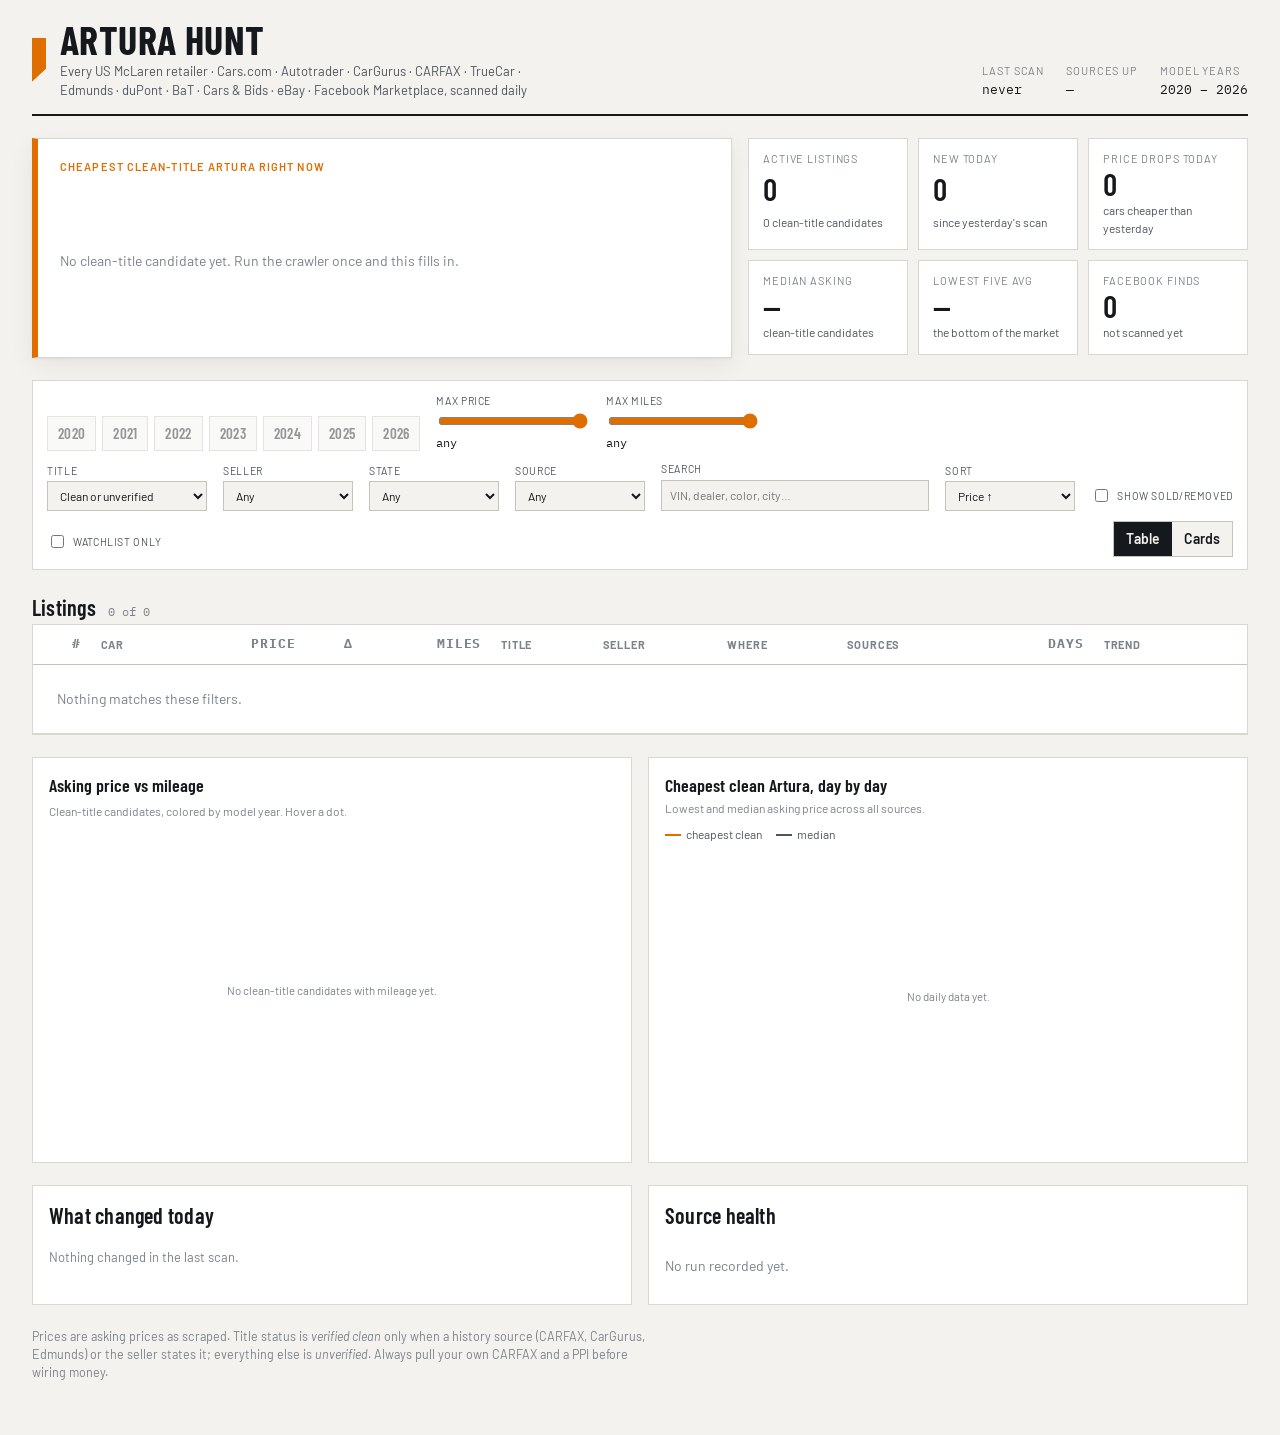
==== artura-tracker/dashboard/index.html @ 27e0d084 "Add Artura Hunt: daily nationwide McLaren Artura crawler + dashboard 17 sources (McLaren Qualified, " ====
<!doctype html>
<html lang="en">
<head>
<meta charset="utf-8">
<meta name="viewport" content="width=device-width, initial-scale=1">
<title>Artura Hunt</title>
<meta name="description" content="Daily scan of every US McLaren dealer, the big marketplaces, auctions and Facebook Marketplace for the cheapest clean-title McLaren Artura.">
<link rel="preconnect" href="https://fonts.googleapis.com">
<link rel="preconnect" href="https://fonts.gstatic.com" crossorigin>
<link rel="stylesheet" href="https://fonts.googleapis.com/css2?family=Barlow+Condensed:wght@500;600;700&family=Barlow:wght@400;500;600&family=IBM+Plex+Mono:wght@400;500&display=swap">
<link rel="stylesheet" href="styles.css">
</head>
<body>
<!-- INLINE_DATA -->
<div class="page">
  <header class="masthead">
    <div class="brand">
      <span class="brand-mark" aria-hidden="true"></span>
      <div>
        <h1>Artura Hunt</h1>
        <p class="tagline">Every US McLaren retailer · Cars.com · Autotrader · CarGurus · CARFAX · TrueCar · Edmunds · duPont · BaT · Cars &amp; Bids · eBay · Facebook Marketplace, scanned daily</p>
      </div>
    </div>
    <div class="masthead-meta">
      <div><span class="k">Last scan</span><span class="v" id="lastScan">—</span></div>
      <div><span class="k">Sources up</span><span class="v" id="sourcesUp">—</span></div>
      <div><span class="k">Model years</span><span class="v">2020 – 2026</span></div>
    </div>
  </header>

  <section class="board" aria-label="Headline">
    <article class="hero" id="hero">
      <div class="hero-eyebrow">Cheapest clean-title Artura right now</div>
      <div class="hero-empty" id="heroEmpty">No clean-title candidate yet. Run the crawler once and this fills in.</div>
      <div class="hero-body" id="heroBody" hidden>
        <div class="hero-price"><span id="heroPrice">$—</span><span class="hero-delta" id="heroDelta"></span></div>
        <div class="hero-title" id="heroTitle"></div>
        <div class="hero-facts" id="heroFacts"></div>
        <div class="hero-actions">
          <a class="btn btn-primary" id="heroLink" href="#" target="_blank" rel="noopener">Open listing</a>
          <button class="btn" id="heroWatch" type="button">☆ Watch</button>
          <span class="hero-sources" id="heroSources"></span>
        </div>
      </div>
      <svg class="hero-spark" id="heroSpark" viewBox="0 0 320 64" preserveAspectRatio="none" aria-hidden="true"></svg>
    </article>
    <div class="kpis" id="kpis"></div>
  </section>

  <section class="filters" aria-label="Filters">
    <div class="filter-row">
      <div class="chipset" id="yearChips" role="group" aria-label="Model year"></div>
      <label class="fld"><span>Max price</span><input type="range" id="maxPrice" min="60000" max="400000" step="5000" value="400000"><output id="maxPriceOut">any</output></label>
      <label class="fld"><span>Max miles</span><input type="range" id="maxMiles" min="0" max="40000" step="1000" value="40000"><output id="maxMilesOut">any</output></label>
    </div>
    <div class="filter-row">
      <label class="fld"><span>Title</span>
        <select id="titleFilter"><option value="notbranded">Clean or unverified</option><option value="clean">Verified clean only</option><option value="all">Everything incl. branded</option></select></label>
      <label class="fld"><span>Seller</span>
        <select id="typeFilter"><option value="all">Any</option><option value="dealer">Dealer</option><option value="private">Private</option><option value="auction">Auction</option></select></label>
      <label class="fld"><span>State</span><select id="stateFilter"><option value="">Any</option></select></label>
      <label class="fld"><span>Source</span><select id="sourceFilter"><option value="">Any</option></select></label>
      <label class="fld grow"><span>Search</span><input type="search" id="q" placeholder="VIN, dealer, color, city…"></label>
      <label class="fld"><span>Sort</span>
        <select id="sort"><option value="price">Price ↑</option><option value="deal">Best deal</option><option value="mileage">Mileage ↑</option><option value="newest">Newest listing</option><option value="drop">Biggest drop</option><option value="year">Year ↓</option></select></label>
      <label class="fld check"><input type="checkbox" id="showRemoved"> <span>Show sold/removed</span></label>
      <label class="fld check"><input type="checkbox" id="onlyWatch"> <span>Watchlist only</span></label>
      <div class="viewtoggle" role="group" aria-label="View"><button type="button" data-view="table" class="on">Table</button><button type="button" data-view="cards">Cards</button></div>
    </div>
  </section>

  <section class="results" aria-label="Listings">
    <div class="results-head"><h2 id="resultsTitle">Listings</h2><span class="count" id="resultsCount"></span></div>
    <div class="table-wrap" id="tableView">
      <table class="grid" id="grid">
        <thead><tr>
          <th class="num">#</th><th>Car</th><th class="num">Price</th><th class="num">Δ</th><th class="num">Miles</th><th>Title</th><th>Seller</th><th>Where</th><th>Sources</th><th class="num">Days</th><th>Trend</th><th></th>
        </tr></thead>
        <tbody id="gridBody"></tbody>
      </table>
    </div>
    <div class="cards" id="cardsView" hidden></div>
  </section>

  <section class="charts">
    <figure class="chart">
      <figcaption><strong>Asking price vs mileage</strong><span>Clean-title candidates, colored by model year. Hover a dot.</span></figcaption>
      <div class="legend" id="scatterLegend"></div>
      <svg id="scatter" viewBox="0 0 640 340" role="img" aria-label="Price versus mileage scatter"></svg>
    </figure>
    <figure class="chart">
      <figcaption><strong>Cheapest clean Artura, day by day</strong><span>Lowest and median asking price across all sources.</span></figcaption>
      <div class="legend" id="marketLegend"></div>
      <svg id="market" viewBox="0 0 640 340" role="img" aria-label="Cheapest price over time"></svg>
    </figure>
  </section>

  <section class="two-col">
    <div class="panel">
      <h2>What changed today</h2>
      <ul class="changes" id="changes"></ul>
    </div>
    <div class="panel">
      <h2>Source health</h2>
      <div class="sources" id="sources"></div>
    </div>
  </section>

  <footer class="foot">
    <p>Prices are asking prices as scraped. Title status is <em>verified clean</em> only when a history source (CARFAX, CarGurus, Edmunds) or the seller states it; everything else is <em>unverified</em>. Always pull your own CARFAX and a PPI before wiring money.</p>
    <p id="footMeta"></p>
  </footer>
</div>
<div class="tip" id="tip" role="tooltip" hidden></div>
<script src="app.js"></script>
</body>
</html>
---- artura-tracker/dashboard/styles.css ----
:root {
  color-scheme: light;
  --ground: #f3f2ee; --surface: #ffffff; --surface-2: #ebeae5; --line: #d9d7d0; --line-2: #c6c3ba;
  --ink: #15181c; --ink-2: #4e555e; --muted: #7b828b;
  --accent: #e06d00; --accent-ink: #ffffff; --accent-soft: rgba(224,109,0,.12);
  --good: #23955f; --good-soft: rgba(35,149,95,.14); --warn: #b7820f; --warn-soft: rgba(183,130,15,.14);
  --bad: #c73b3b; --bad-soft: rgba(199,59,59,.13); --info: #2f6fc4; --info-soft: rgba(47,111,196,.13);
  --y22: #2a78d6; --y23: #eb6834; --y24: #1baf7a; --y25: #eda100; --y26: #e87ba4; --y20: #4a3aa7; --y21: #008300;
  --shadow: 0 1px 2px rgba(0,0,0,.06), 0 8px 24px rgba(20,20,20,.06);
  --display: "Barlow Condensed", "Arial Narrow", Impact, sans-serif;
  --body: "Barlow", "Helvetica Neue", Arial, sans-serif;
  --mono: "IBM Plex Mono", ui-monospace, "SF Mono", Menlo, monospace;
}
@media (prefers-color-scheme: dark) {
  :root:not([data-theme="light"]) {
    color-scheme: dark;
    --ground: #111417; --surface: #1a1e23; --surface-2: #22272e; --line: #2c323a; --line-2: #3a414a;
    --ink: #edeae4; --ink-2: #a7adb6; --muted: #6e757f;
    --accent: #ff8000; --accent-ink: #161616; --accent-soft: rgba(255,128,0,.16);
    --good: #3ec17f; --good-soft: rgba(62,193,127,.16); --warn: #e0b341; --warn-soft: rgba(224,179,65,.16);
    --bad: #e66767; --bad-soft: rgba(230,103,103,.16); --info: #5b9be8; --info-soft: rgba(91,155,232,.16);
    --y22: #3987e5; --y23: #d95926; --y24: #199e70; --y25: #c98500; --y26: #d55181; --y20: #9085e9; --y21: #008300;
    --shadow: 0 1px 2px rgba(0,0,0,.4), 0 10px 28px rgba(0,0,0,.35);
  }
}
:root[data-theme="dark"] {
  color-scheme: dark;
  --ground: #111417; --surface: #1a1e23; --surface-2: #22272e; --line: #2c323a; --line-2: #3a414a;
  --ink: #edeae4; --ink-2: #a7adb6; --muted: #6e757f;
  --accent: #ff8000; --accent-ink: #161616; --accent-soft: rgba(255,128,0,.16);
  --good: #3ec17f; --good-soft: rgba(62,193,127,.16); --warn: #e0b341; --warn-soft: rgba(224,179,65,.16);
  --bad: #e66767; --bad-soft: rgba(230,103,103,.16); --info: #5b9be8; --info-soft: rgba(91,155,232,.16);
  --y22: #3987e5; --y23: #d95926; --y24: #199e70; --y25: #c98500; --y26: #d55181; --y20: #9085e9; --y21: #008300;
  --shadow: 0 1px 2px rgba(0,0,0,.4), 0 10px 28px rgba(0,0,0,.35);
}

* { box-sizing: border-box; }
html { -webkit-text-size-adjust: 100%; }
body { margin: 0; background: var(--ground); color: var(--ink); font-family: var(--body); font-size: 14px; line-height: 1.45; }
a { color: inherit; }
button, input, select { font: inherit; color: inherit; }
h1, h2, h3 { font-family: var(--display); letter-spacing: .01em; text-wrap: balance; margin: 0; }
h2 { font-size: 22px; font-weight: 600; }
.page { max-width: 1320px; margin: 0 auto; padding-block: 20px 48px; padding-inline: clamp(16px, 3vw, 32px); display: grid; gap: 22px; }

/* masthead */
.masthead { display: flex; flex-wrap: wrap; gap: 16px 32px; align-items: flex-end; justify-content: space-between; padding-bottom: 14px; border-bottom: 2px solid var(--ink); }
.brand { display: flex; gap: 14px; align-items: center; }
.brand-mark { width: 14px; height: 44px; background: var(--accent); clip-path: polygon(0 0, 100% 0, 100% 70%, 0 100%); flex: none; }
.brand h1 { font-size: 40px; line-height: .95; font-weight: 700; text-transform: uppercase; }
.tagline { margin: 4px 0 0; color: var(--ink-2); max-width: 70ch; font-size: 13px; }
.masthead-meta { display: flex; gap: 22px; }
.masthead-meta .k { display: block; font-size: 11px; text-transform: uppercase; letter-spacing: .08em; color: var(--muted); }
.masthead-meta .v { font-family: var(--mono); font-size: 13px; }

/* board */
.board { display: grid; grid-template-columns: minmax(0, 1.4fr) minmax(280px, 1fr); gap: 16px; }
.hero { position: relative; overflow: hidden; background: var(--surface); border: 1px solid var(--line); border-left: 6px solid var(--accent); padding: 20px 22px 18px; box-shadow: var(--shadow); display: grid; gap: 8px; min-height: 220px; }
.hero-eyebrow { font-size: 11px; text-transform: uppercase; letter-spacing: .1em; color: var(--accent); font-weight: 600; }
.hero-empty { color: var(--muted); padding: 24px 0; }
.hero-price { font-family: var(--display); font-weight: 700; font-size: clamp(44px, 6vw, 68px); line-height: 1; display: flex; gap: 14px; align-items: baseline; }
.hero-delta { font-size: 16px; font-family: var(--body); font-weight: 600; }
.hero-title { font-size: 20px; font-weight: 600; }
.hero-facts { display: flex; flex-wrap: wrap; gap: 6px 18px; color: var(--ink-2); font-size: 13px; }
.hero-facts b { color: var(--ink); font-weight: 600; }
.hero-actions { display: flex; flex-wrap: wrap; gap: 10px; align-items: center; margin-top: 4px; position: relative; z-index: 1; }
.hero-sources { font-size: 12px; color: var(--muted); }
.hero-spark { position: absolute; right: 0; bottom: 0; width: 45%; height: 64px; opacity: .9; pointer-events: none; }
.btn { border: 1px solid var(--line-2); background: var(--surface-2); padding: 8px 14px; cursor: pointer; font-weight: 600; text-decoration: none; display: inline-flex; align-items: center; gap: 6px; line-height: 1; }
.btn:hover { border-color: var(--ink-2); }
.btn:focus-visible, button:focus-visible, input:focus-visible, select:focus-visible, a:focus-visible { outline: 2px solid var(--accent); outline-offset: 2px; }
.btn-primary { background: var(--accent); color: var(--accent-ink); border-color: var(--accent); }
.kpis { display: grid; grid-template-columns: repeat(3, minmax(0, 1fr)); gap: 10px; align-content: start; }
.kpi { background: var(--surface); border: 1px solid var(--line); padding: 12px 14px; display: grid; gap: 2px; }
.kpi .label { font-size: 11px; text-transform: uppercase; letter-spacing: .08em; color: var(--muted); }
.kpi .value { font-family: var(--display); font-size: 30px; font-weight: 600; line-height: 1.05; font-variant-numeric: tabular-nums; }
.kpi .delta { font-size: 12px; color: var(--ink-2); }
.kpi .delta.good { color: var(--good); } .kpi .delta.bad { color: var(--bad); }

/* filters */
.filters { background: var(--surface); border: 1px solid var(--line); padding: 12px 14px; display: grid; gap: 10px; }
.filter-row { display: flex; flex-wrap: wrap; gap: 10px 16px; align-items: end; }
.fld { display: grid; gap: 3px; font-size: 12px; color: var(--ink-2); }
.fld > span { text-transform: uppercase; letter-spacing: .06em; font-size: 10.5px; }
.fld input[type="search"], .fld select { background: var(--ground); border: 1px solid var(--line-2); padding: 6px 8px; min-width: 130px; color: var(--ink); }
.fld input[type="range"] { width: 150px; accent-color: var(--accent); }
.fld output { font-family: var(--mono); font-size: 12px; color: var(--ink); }
.fld.grow { flex: 1 1 200px; }
.fld.check { display: flex; align-items: center; gap: 6px; padding-bottom: 6px; }
.fld.check input { accent-color: var(--accent); }
.chipset { display: flex; flex-wrap: wrap; gap: 6px; }
.chip { border: 1px solid var(--line-2); background: var(--ground); padding: 6px 10px; cursor: pointer; font-weight: 600; font-family: var(--display); font-size: 15px; letter-spacing: .02em; }
.chip.on { background: var(--ink); color: var(--ground); border-color: var(--ink); }
.viewtoggle { margin-left: auto; display: inline-flex; border: 1px solid var(--line-2); }
.viewtoggle button { background: var(--ground); border: 0; padding: 7px 12px; cursor: pointer; font-weight: 600; }
.viewtoggle button.on { background: var(--ink); color: var(--ground); }

/* results */
.results-head { display: flex; align-items: baseline; gap: 12px; }
.count { color: var(--muted); font-family: var(--mono); font-size: 12px; }
.table-wrap { overflow-x: auto; background: var(--surface); border: 1px solid var(--line); }
.grid { width: 100%; border-collapse: collapse; min-width: 980px; }
.grid th { text-align: left; font-size: 11px; text-transform: uppercase; letter-spacing: .07em; color: var(--muted); padding: 10px 10px; border-bottom: 1px solid var(--line-2); white-space: nowrap; position: sticky; top: 0; background: var(--surface); }
.grid td { padding: 9px 10px; border-bottom: 1px solid var(--line); vertical-align: middle; }
.grid tr:hover td { background: var(--surface-2); }
.grid .num, .grid td.num { text-align: right; font-variant-numeric: tabular-nums; font-family: var(--mono); font-size: 13px; }
.grid tr.removed td { opacity: .5; }
.grid tr.top td:first-child { box-shadow: inset 4px 0 0 var(--accent); }
.car { display: grid; gap: 2px; }
.car .t { font-weight: 600; }
.car .s { font-size: 12px; color: var(--muted); font-family: var(--mono); }
.price { font-weight: 600; font-size: 14px; }
.badge { display: inline-block; font-size: 11px; font-weight: 600; padding: 2px 6px; border: 1px solid transparent; line-height: 1.3; white-space: nowrap; }
.badge.new { background: var(--info-soft); color: var(--info); }
.badge.drop { background: var(--good-soft); color: var(--good); }
.badge.up { background: var(--bad-soft); color: var(--bad); }
.badge.clean { background: var(--good-soft); color: var(--good); }
.badge.unknown { background: var(--surface-2); color: var(--ink-2); }
.badge.branded { background: var(--bad-soft); color: var(--bad); }
.badge.removed { background: var(--surface-2); color: var(--muted); }
.badge.deal { background: var(--accent-soft); color: var(--accent); }
.badge.auction { background: var(--warn-soft); color: var(--warn); }
.srcs { display: flex; flex-wrap: wrap; gap: 4px; }
.src { font-size: 11px; padding: 1px 6px; border: 1px solid var(--line-2); color: var(--ink-2); white-space: nowrap; }
.spark { width: 96px; height: 28px; display: block; }
.star { background: none; border: 0; cursor: pointer; font-size: 16px; color: var(--muted); padding: 2px 4px; }
.star.on { color: var(--accent); }
.rowlink { font-size: 12px; font-weight: 600; color: var(--accent); text-decoration: none; white-space: nowrap; }

.cards { display: grid; grid-template-columns: repeat(auto-fill, minmax(280px, 1fr)); gap: 12px; }
.card { background: var(--surface); border: 1px solid var(--line); display: grid; grid-template-rows: auto 1fr; overflow: hidden; }
.card .img { aspect-ratio: 16/9; background: var(--surface-2); max-width: 100%; object-fit: cover; width: 100%; display: block; }
.card .body { padding: 12px 14px; display: grid; gap: 6px; }
.card .row { display: flex; justify-content: space-between; gap: 8px; align-items: baseline; }
.card .big { font-family: var(--display); font-size: 28px; font-weight: 700; line-height: 1; }
.card .meta { color: var(--ink-2); font-size: 12.5px; }
.card .foot { display: flex; justify-content: space-between; align-items: center; gap: 8px; margin-top: 4px; }

/* charts */
.charts { display: grid; grid-template-columns: repeat(auto-fit, minmax(340px, 1fr)); gap: 16px; }
.chart { margin: 0; background: var(--surface); border: 1px solid var(--line); padding: 14px 16px 10px; display: grid; gap: 8px; }
.chart figcaption { display: grid; gap: 2px; }
.chart figcaption strong { font-family: var(--display); font-size: 18px; font-weight: 600; }
.chart figcaption span { color: var(--muted); font-size: 12px; }
.chart svg { width: 100%; height: auto; max-width: 100%; display: block; }
.legend { display: flex; flex-wrap: wrap; gap: 6px 14px; font-size: 12px; color: var(--ink-2); }
.legend i { display: inline-block; width: 10px; height: 10px; border-radius: 50%; margin-right: 5px; vertical-align: -1px; }
.legend i.line { width: 16px; height: 2px; border-radius: 0; vertical-align: 3px; }
.axis text { fill: var(--muted); font-family: var(--mono); font-size: 10px; }
.axis line { stroke: var(--line); }
.gridline { stroke: var(--line); stroke-width: 1; }
.dot { stroke: var(--surface); stroke-width: 2; cursor: pointer; }
.dot.hero-dot { stroke: var(--accent); stroke-width: 3; }

/* panels */
.two-col { display: grid; grid-template-columns: repeat(auto-fit, minmax(320px, 1fr)); gap: 16px; }
.panel { background: var(--surface); border: 1px solid var(--line); padding: 14px 16px; display: grid; gap: 10px; align-content: start; }
.changes { list-style: none; margin: 0; padding: 0; display: grid; gap: 6px; }
.changes li { display: flex; gap: 10px; align-items: baseline; padding: 6px 0; border-bottom: 1px solid var(--line); font-size: 13px; }
.changes li:last-child { border-bottom: 0; }
.changes .empty { color: var(--muted); border: 0; }
.sources { display: grid; gap: 6px; }
.srow { display: grid; grid-template-columns: 10px 1fr auto auto; gap: 10px; align-items: center; padding: 6px 0; border-bottom: 1px solid var(--line); font-size: 13px; }
.srow:last-child { border-bottom: 0; }
.srow .dotst { width: 10px; height: 10px; border-radius: 50%; background: var(--muted); }
.srow .dotst.ok { background: var(--good); } .srow .dotst.empty { background: var(--warn); } .srow .dotst.blocked, .srow .dotst.failed { background: var(--bad); }
.srow .n { font-family: var(--mono); font-size: 12px; color: var(--ink-2); }
.srow .st { font-size: 11px; text-transform: uppercase; letter-spacing: .06em; color: var(--muted); }
.srow .note { grid-column: 2 / -1; font-size: 12px; color: var(--muted); }

.foot { color: var(--muted); font-size: 12.5px; max-width: 90ch; display: grid; gap: 6px; }
.foot p { margin: 0; }
.tip { position: fixed; z-index: 10; background: var(--ink); color: var(--ground); padding: 8px 10px; font-size: 12px; pointer-events: none; max-width: 260px; box-shadow: var(--shadow); }
.tip b { display: block; font-size: 13px; }

@media (max-width: 900px) {
  .board { grid-template-columns: 1fr; }
  .kpis { grid-template-columns: repeat(3, minmax(0, 1fr)); }
  .brand h1 { font-size: 32px; }
}
@media (max-width: 560px) {
  .kpis { grid-template-columns: repeat(2, minmax(0, 1fr)); }
  .hero-spark { display: none; }
  .viewtoggle { margin-left: 0; }
}
@media (prefers-reduced-motion: no-preference) {
  .grid tr td { transition: background .12s; }
}
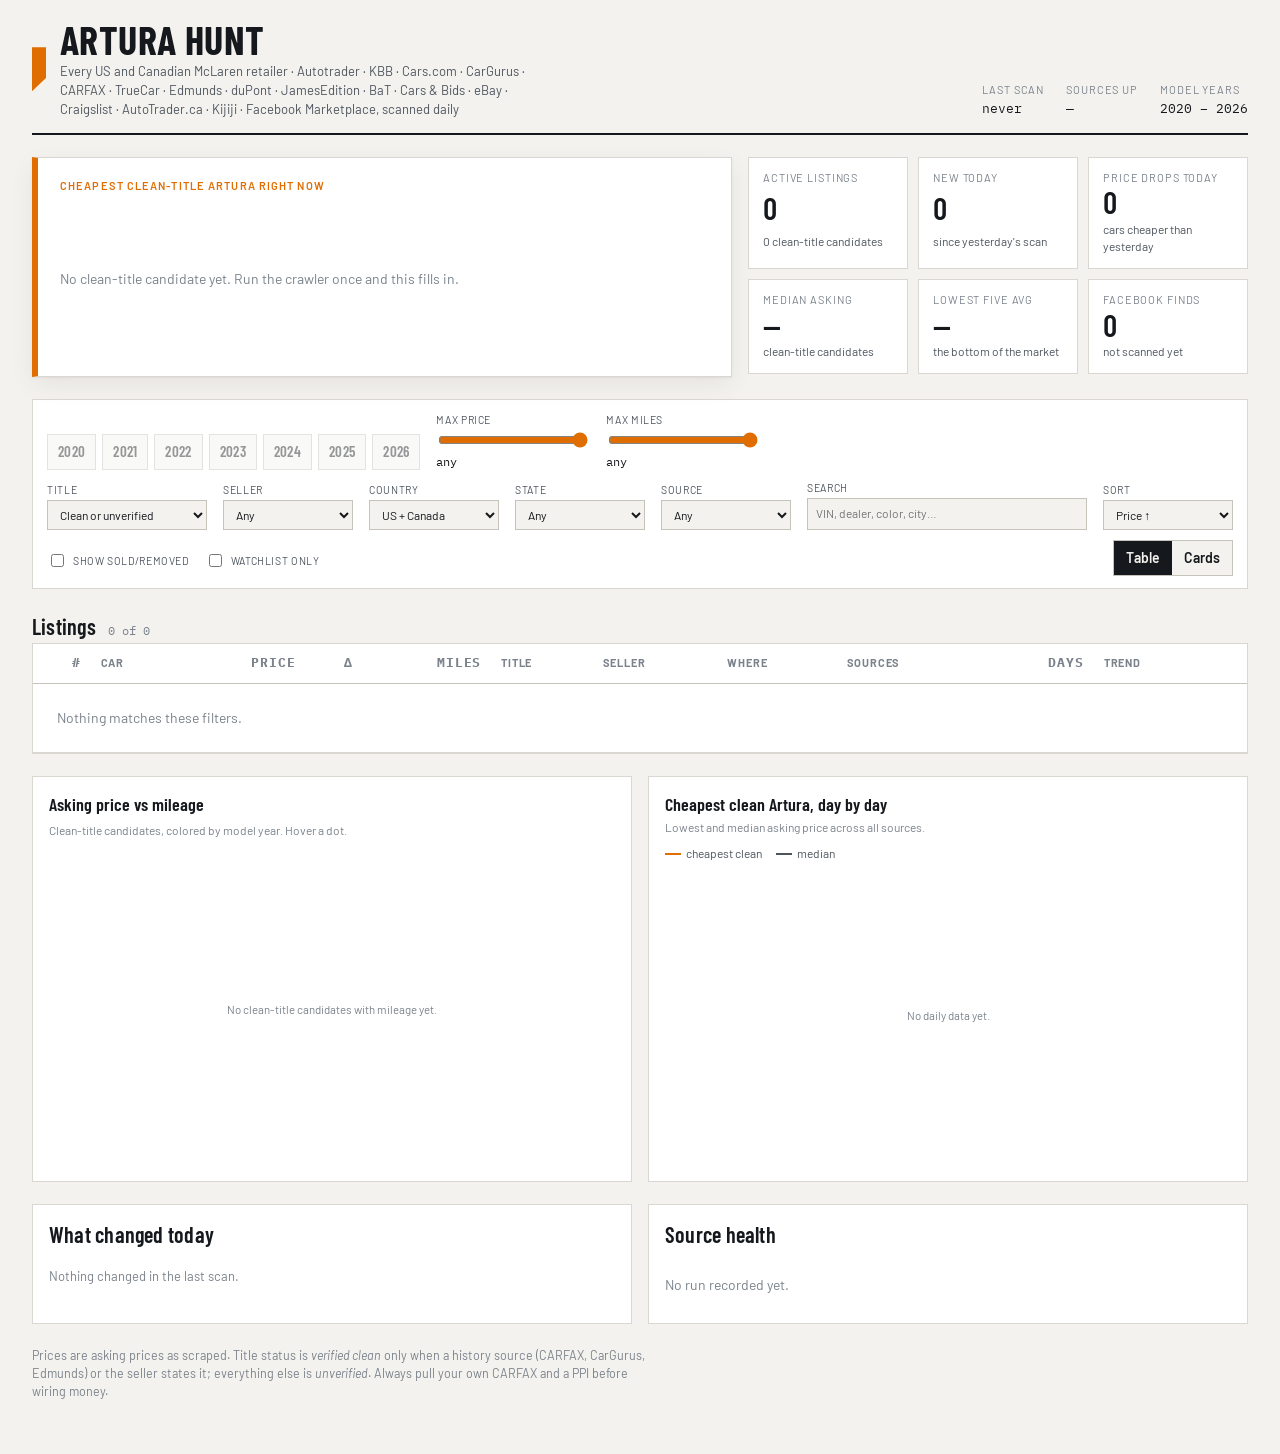
==== commit 7633a463: "sources: Craigslist (all US+CA sites), iSeeCars, UsedCars.com, Carsforsale, CarsDirect, ClassicCars/" ====
--- a/artura-tracker/dashboard/index.html
+++ b/artura-tracker/dashboard/index.html
@@ -18,7 +18,7 @@
       <span class="brand-mark" aria-hidden="true"></span>
       <div>
         <h1>Artura Hunt</h1>
-        <p class="tagline">Every US McLaren retailer · Cars.com · Autotrader · CarGurus · CARFAX · TrueCar · Edmunds · duPont · BaT · Cars &amp; Bids · eBay · Facebook Marketplace, scanned daily</p>
+        <p class="tagline">Every US and Canadian McLaren retailer · Autotrader · KBB · Cars.com · CarGurus · CARFAX · TrueCar · Edmunds · duPont · JamesEdition · BaT · Cars &amp; Bids · eBay · Craigslist · AutoTrader.ca · Kijiji · Facebook Marketplace, scanned daily</p>
       </div>
     </div>
     <div class="masthead-meta">
@@ -58,6 +58,7 @@
         <select id="titleFilter"><option value="notbranded">Clean or unverified</option><option value="clean">Verified clean only</option><option value="all">Everything incl. branded</option></select></label>
       <label class="fld"><span>Seller</span>
         <select id="typeFilter"><option value="all">Any</option><option value="dealer">Dealer</option><option value="private">Private</option><option value="auction">Auction</option></select></label>
+      <label class="fld"><span>Country</span><select id="countryFilter"><option value="">US + Canada</option><option value="US">US only</option><option value="CA">Canada only</option></select></label>
       <label class="fld"><span>State</span><select id="stateFilter"><option value="">Any</option></select></label>
       <label class="fld"><span>Source</span><select id="sourceFilter"><option value="">Any</option></select></label>
       <label class="fld grow"><span>Search</span><input type="search" id="q" placeholder="VIN, dealer, color, city…"></label>
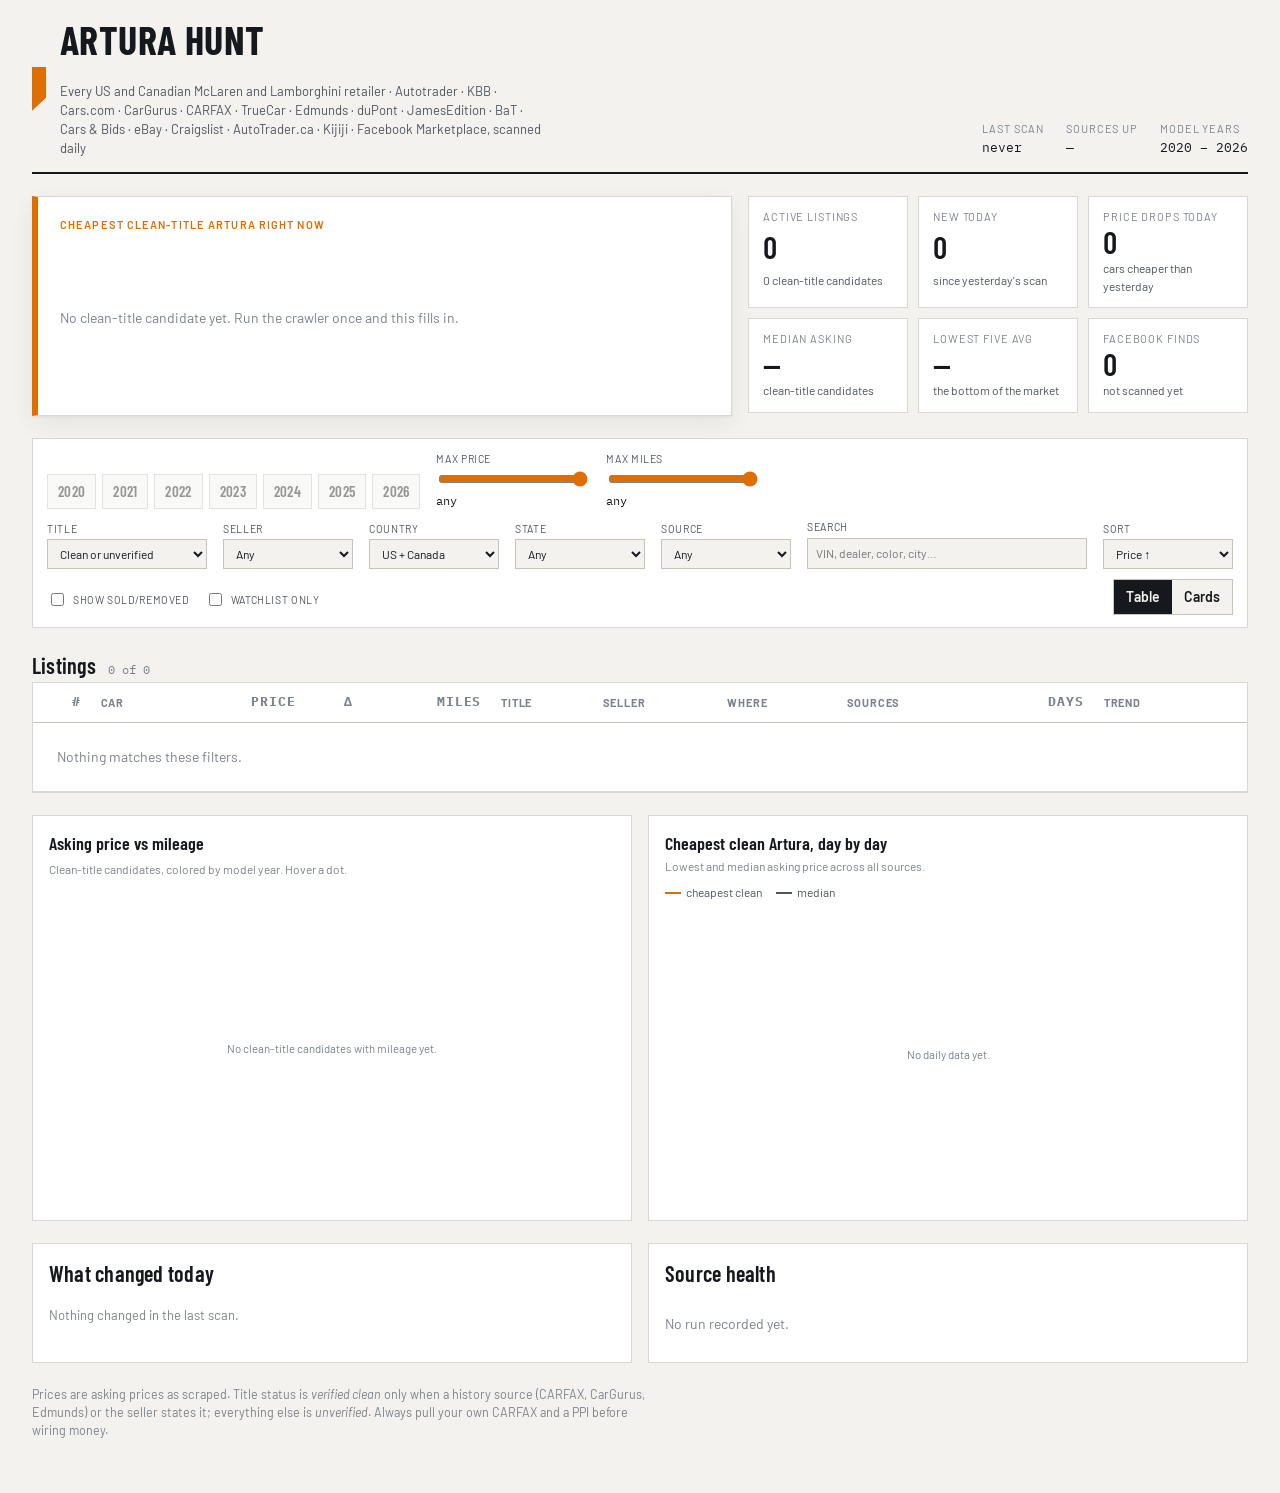
==== commit d07997f1: "Multi-model: add Lamborghini Huracán alongside the Artura - TARGETS registry (make/model slugs, VIN " ====
--- a/artura-tracker/dashboard/index.html
+++ b/artura-tracker/dashboard/index.html
@@ -18,7 +18,8 @@
       <span class="brand-mark" aria-hidden="true"></span>
       <div>
         <h1>Artura Hunt</h1>
-        <p class="tagline">Every US and Canadian McLaren retailer · Autotrader · KBB · Cars.com · CarGurus · CARFAX · TrueCar · Edmunds · duPont · JamesEdition · BaT · Cars &amp; Bids · eBay · Craigslist · AutoTrader.ca · Kijiji · Facebook Marketplace, scanned daily</p>
+        <div class="modeltabs" id="modelTabs" role="tablist" aria-label="Model"></div>
+        <p class="tagline">Every US and Canadian McLaren and Lamborghini retailer · Autotrader · KBB · Cars.com · CarGurus · CARFAX · TrueCar · Edmunds · duPont · JamesEdition · BaT · Cars &amp; Bids · eBay · Craigslist · AutoTrader.ca · Kijiji · Facebook Marketplace, scanned daily</p>
       </div>
     </div>
     <div class="masthead-meta">
@@ -30,7 +31,7 @@
 
   <section class="board" aria-label="Headline">
     <article class="hero" id="hero">
-      <div class="hero-eyebrow">Cheapest clean-title Artura right now</div>
+      <div class="hero-eyebrow" id="heroEyebrow">Cheapest clean-title Artura right now</div>
       <div class="hero-empty" id="heroEmpty">No clean-title candidate yet. Run the crawler once and this fills in.</div>
       <div class="hero-body" id="heroBody" hidden>
         <div class="hero-price"><span id="heroPrice">$—</span><span class="hero-delta" id="heroDelta"></span></div>
@@ -90,7 +91,7 @@
       <svg id="scatter" viewBox="0 0 640 340" role="img" aria-label="Price versus mileage scatter"></svg>
     </figure>
     <figure class="chart">
-      <figcaption><strong>Cheapest clean Artura, day by day</strong><span>Lowest and median asking price across all sources.</span></figcaption>
+      <figcaption><strong id="marketTitle">Cheapest clean Artura, day by day</strong><span>Lowest and median asking price across all sources.</span></figcaption>
       <div class="legend" id="marketLegend"></div>
       <svg id="market" viewBox="0 0 640 340" role="img" aria-label="Cheapest price over time"></svg>
     </figure>
--- a/artura-tracker/dashboard/styles.css
+++ b/artura-tracker/dashboard/styles.css
@@ -48,6 +48,9 @@
 .brand { display: flex; gap: 14px; align-items: center; }
 .brand-mark { width: 14px; height: 44px; background: var(--accent); clip-path: polygon(0 0, 100% 0, 100% 70%, 0 100%); flex: none; }
 .brand h1 { font-size: 40px; line-height: .95; font-weight: 700; text-transform: uppercase; }
+.modeltabs { display: inline-flex; gap: 6px; margin: 8px 0 2px; }
+.modeltabs button { font-family: var(--display); font-size: 15px; font-weight: 600; letter-spacing: .02em; text-transform: uppercase; padding: 6px 12px; border: 1px solid var(--line-2); background: var(--surface); cursor: pointer; }
+.modeltabs button.on { background: var(--accent); color: var(--accent-ink); border-color: var(--accent); }
 .tagline { margin: 4px 0 0; color: var(--ink-2); max-width: 70ch; font-size: 13px; }
 .masthead-meta { display: flex; gap: 22px; }
 .masthead-meta .k { display: block; font-size: 11px; text-transform: uppercase; letter-spacing: .08em; color: var(--muted); }
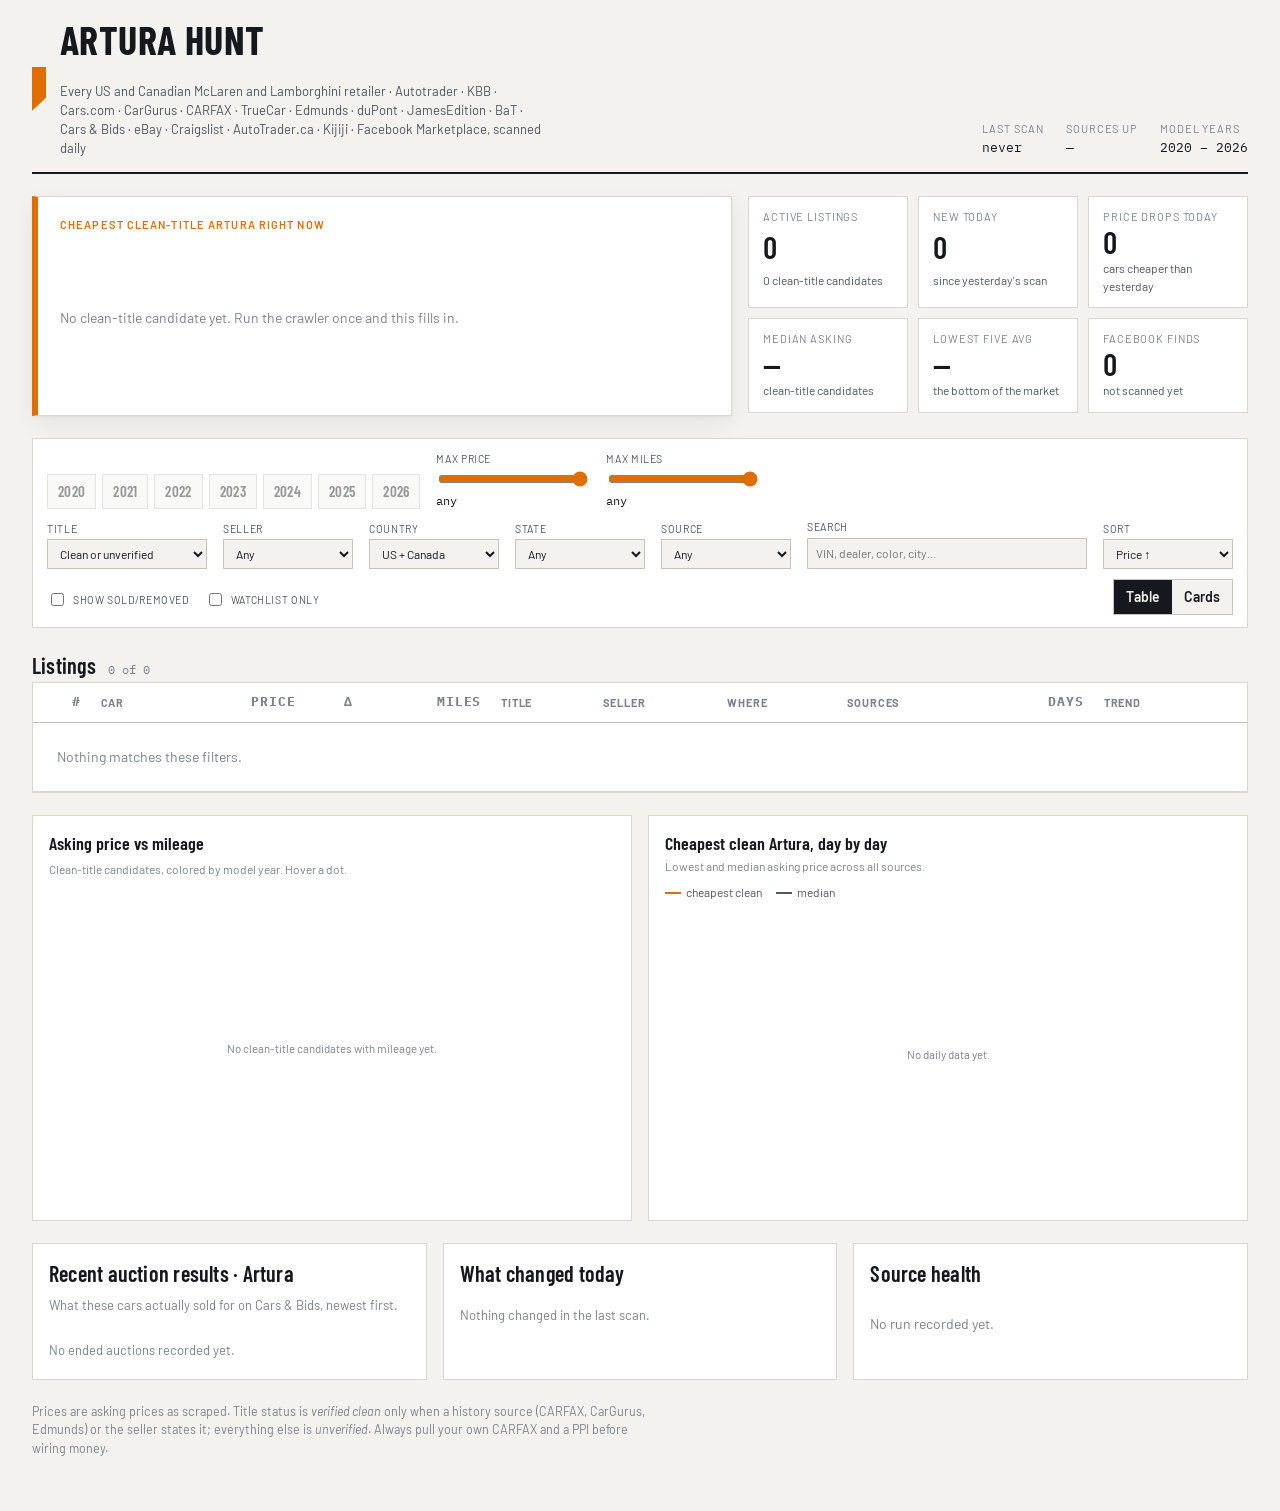
==== commit 4c65b9d7: "Cars & Bids: read each auction card properly; ended auctions become sale comps (data/sales.json) sho" ====
--- a/artura-tracker/dashboard/index.html
+++ b/artura-tracker/dashboard/index.html
@@ -99,6 +99,11 @@
 
   <section class="two-col">
     <div class="panel">
+      <h2 id="salesTitle">Recent auction results</h2>
+      <p class="hint" id="salesHint">What these cars actually sold for on Cars &amp; Bids, newest first.</p>
+      <ul class="changes" id="sales"></ul>
+    </div>
+    <div class="panel">
       <h2>What changed today</h2>
       <ul class="changes" id="changes"></ul>
     </div>
--- a/artura-tracker/dashboard/styles.css
+++ b/artura-tracker/dashboard/styles.css
@@ -189,3 +189,4 @@
 @media (prefers-reduced-motion: no-preference) {
   .grid tr td { transition: background .12s; }
 }
+.hint { margin: -4px 0 10px; color: var(--muted); font-size: 13px; }
